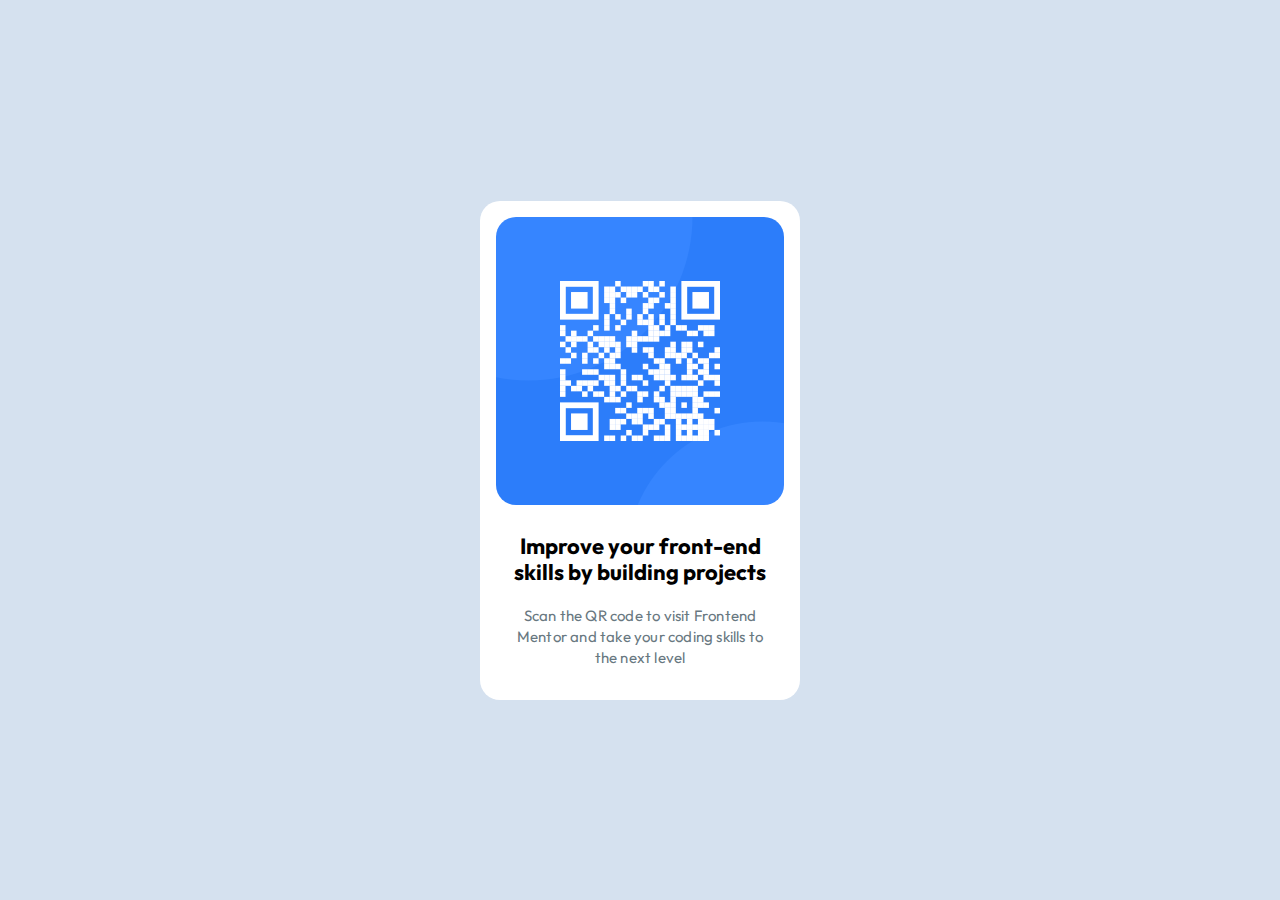
==== QR/index.html @ 099c8bb8 "update" ====
<!DOCTYPE html>
<html lang="en">

<head>
  <meta charset="UTF-8">
  <meta name="viewport" content="width=device-width, initial-scale=1.0">
  <link rel="icon" type="image/png" sizes="32x32" href="./images/favicon-32x32.png">
  <title>Frontend Mentor | QR code component</title>
  <link href="https://fonts.googleapis.com/css2?family=Outfit:wght@400;700&display=swap" rel="stylesheet">
  <link rel="stylesheet" href="./CSS/style.css">
</head>

<body>
  <div class="container">
    <div class="qr-code">
      <div class="qr-code-image">
        <img src="./images/image-qr-code.png" alt="QR code image" class="image">
      </div>
      <div class="text">
        <p class="bold"><b>Improve your front-end <br> skills by building projects</b></p> <br>
        <p class="regular">Scan the QR code to visit Frontend <br> Mentor and take your coding skills to <br>the next
          level</p>
      </div>
    </div>
  </div>

</body>

</html>
---- QR/CSS/style.css ----
*,
*::before,
*::after {
    margin: 0;
    padding: 0;
    box-sizing: inherit;
}
html{
    font-family: "Outfit", sans-serif;
    
}
body{
    background-color: rgb(213, 225, 239);
    display: flex;
    justify-content: center;
    align-items: center;
    min-height: 100vh;
}
.container{
    width: 320px;
    height: 499px;
    background-color: #ffffff;
    border-radius: 20px;
    margin-block: auto;
}
.image {
    width: 288px;
    height: 288px;
    border-radius: 20px;
    margin-bottom: 24px;
}
.qr-code{
    margin: 16px 16px 40px 16px;
    text-align: center;
}
.bold{
    font-size: 22px;
    line-height: 120%;
    letter-spacing: 0px;
}
.regular {
    font-size: 15px;
    line-height: 140%;
    letter-spacing: 0.2px;
    color: #687780;
}
@media screen and (max-width: 375px) {
    .container {
        width: 90%; 
        height: auto;
        padding: 20px; 
    }
    .image {
        width: 100%;
        height: auto;
    }
    .qr-code {
        margin: 10px 10px 20px 10px;
    }
    .bold {
        font-size: 18px;
    }
    .regular {
        font-size: 13px;
    }
}
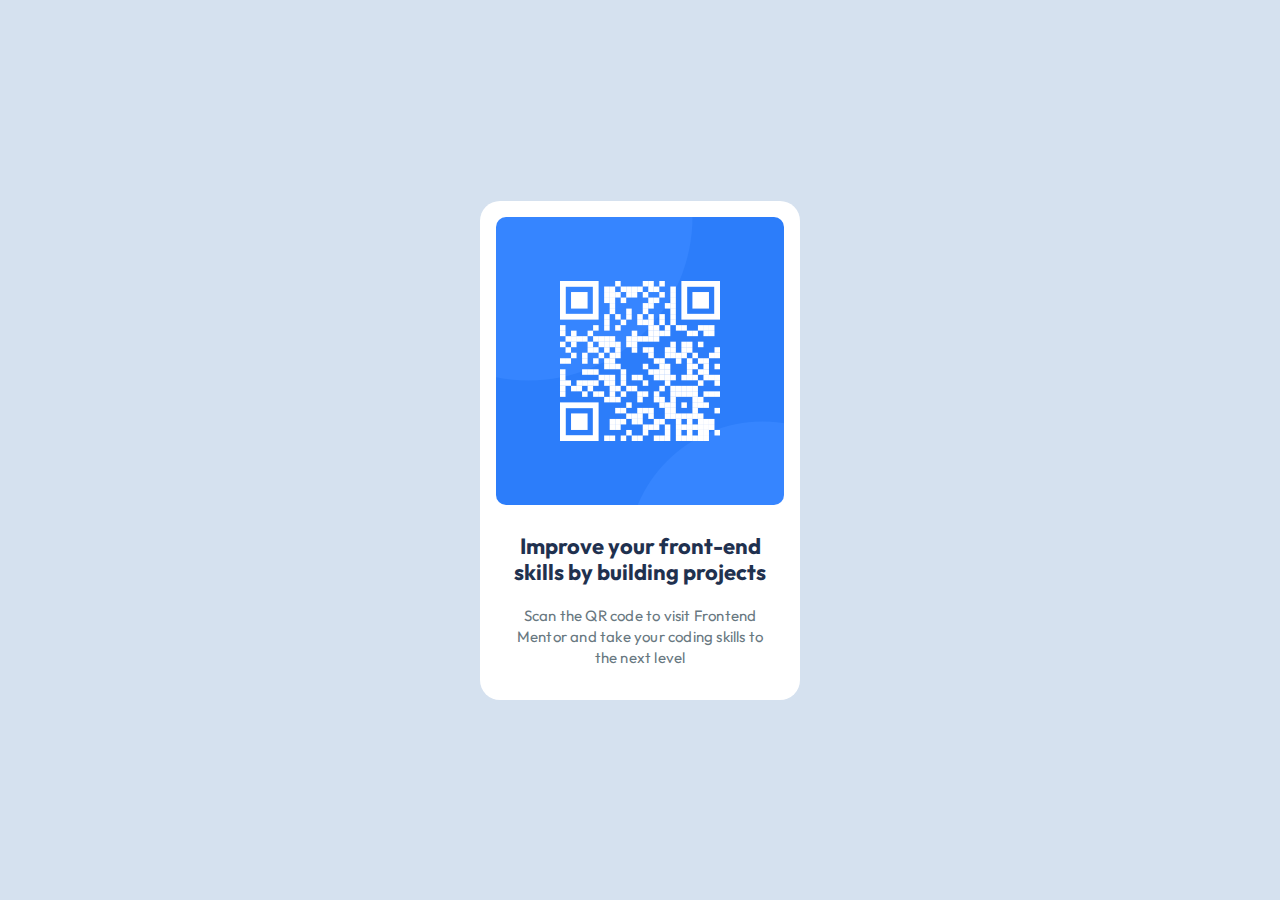
==== commit 36587745: "update" ====
--- a/QR/index.html
+++ b/QR/index.html
@@ -13,11 +13,10 @@
 <body>
   <div class="container">
     <div class="qr-code">
-      <div class="qr-code-image">
-        <img src="./images/image-qr-code.png" alt="QR code image" class="image">
-      </div>
+      <img src="./images/image-qr-code.png" alt="QR code image" class="image">
+
       <div class="text">
-        <p class="bold"><b>Improve your front-end <br> skills by building projects</b></p> <br>
+        <p class="bold">Improve your front-end <br> skills by building projects</p> <br>
         <p class="regular">Scan the QR code to visit Frontend <br> Mentor and take your coding skills to <br>the next
           level</p>
       </div>
--- a/QR/CSS/style.css
+++ b/QR/CSS/style.css
@@ -10,7 +10,7 @@
     
 }
 body{
-    background-color: rgb(213, 225, 239);
+    background-color: #d5e1ef;
     display: flex;
     justify-content: center;
     align-items: center;
@@ -22,11 +22,12 @@
     background-color: #ffffff;
     border-radius: 20px;
     margin-block: auto;
+    text-align: center;
 }
 .image {
     width: 288px;
     height: 288px;
-    border-radius: 20px;
+    border-radius: 10px;
     margin-bottom: 24px;
 }
 .qr-code{
@@ -37,6 +38,8 @@
     font-size: 22px;
     line-height: 120%;
     letter-spacing: 0px;
+    color: #1F314F;
+    font-weight: 700;
 }
 .regular {
     font-size: 15px;
